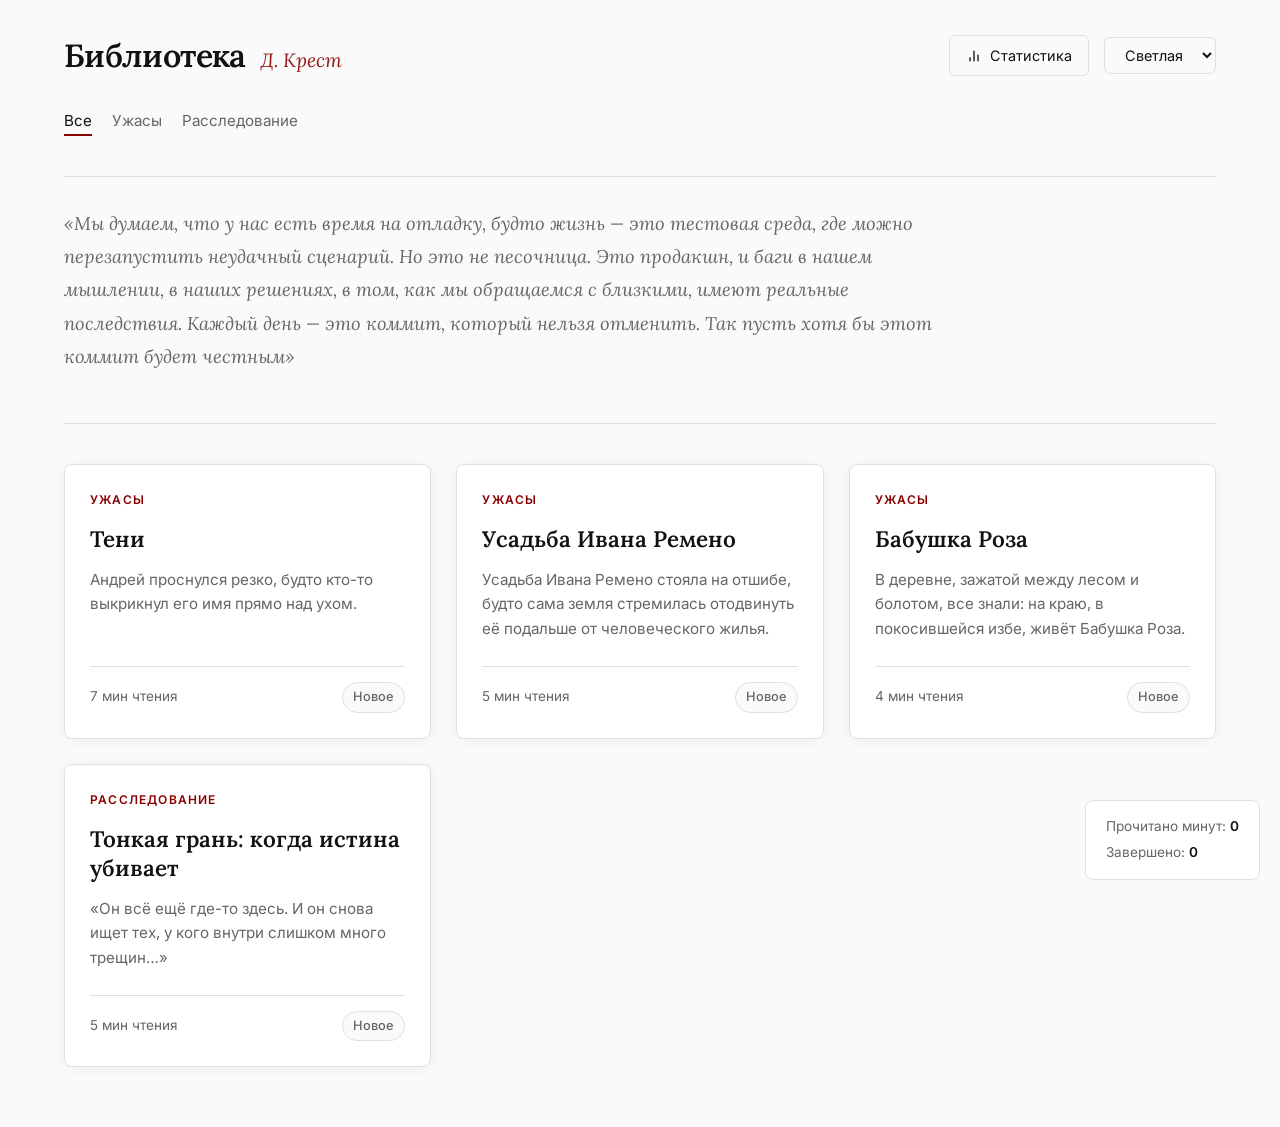
==== index.html @ caed26ba "version-3" ====
<!DOCTYPE html>
<html lang="ru">
<head>
    <meta charset="UTF-8">
    <meta name="viewport" content="width=device-width, initial-scale=1.0">
    <title>Библиотека — Д.Крест</title>
    
    <link rel="preconnect" href="https://fonts.googleapis.com">
    <link rel="preconnect" href="https://fonts.gstatic.com" crossorigin>
    <link href="https://fonts.googleapis.com/css2?family=Inter:wght@400;500;600;700&family=Lora:ital,wght@0,400;0,600;1,400&display=swap" rel="stylesheet">
    
    <link rel="stylesheet" href="style.css">
</head>
<body>
    <div class="container">
        <header>
            <div class="header-top">
                <div class="header-brand">
                    <h1>Библиотека</h1>
                    <span class="author-pseudonym">Д. Крест</span>
                </div>
                <div class="header-controls">
                    <a href="stats.html" class="btn" style="text-decoration: none; display: flex; align-items: center; gap: 8px;">
                        <svg width="16" height="16" viewBox="0 0 24 24" fill="none" stroke="currentColor" stroke-width="2"><path d="M18 20V10"></path><path d="M12 20V4"></path><path d="M6 20v-6"></path></svg>
                        Статистика
                    </a>
                    <select id="theme-selector" class="btn">
                        <option value="light">Светлая</option>
                        <option value="dark">Темная</option>
                        <option value="sepia">Сепия</option>
                    </select>
                </div>
            </div>
            
            <nav class="filters" id="filters-container"></nav>

            <!-- Блок с цитатой -->
            <div class="hero-quote">
                <p>«Мы думаем, что у нас есть время на отладку, будто жизнь — это тестовая среда, где можно перезапустить неудачный сценарий. Но это не песочница. Это продакшн, и баги в нашем мышлении, в наших решениях, в том, как мы обращаемся с близкими, имеют реальные последствия. Каждый день — это коммит, который нельзя отменить. Так пусть хотя бы этот коммит будет честным»</p>
            </div>
        </header>

        <main class="grid" id="stories-grid"></main>
    </div>

    <div class="stats-bar" id="stats-bar">
        <div>Прочитано минут: <span id="total-minutes">0</span></div>
        <div>Завершено: <span id="finished-stories">0</span></div>
    </div>

    <script src="data.js"></script>
    <script src="app.js"></script>
</body>
</html>
---- style.css ----
/* =========================================
   НАСТРОЙКИ ТЕМ (ПЕРЕМЕННЫЕ)
   ========================================= */
:root {
    --bg-primary: #FAFAFA;
    --bg-secondary: #FFFFFF;
    --text-primary: #111111;
    --text-secondary: #666666;
    --accent-color: #8B0000;
    --border-color: #E0E0E0;
    --card-shadow: 0 2px 15px rgba(0, 0, 0, 0.05);
    --transition-speed: 0.3s;
    --font-serif: 'Lora', serif;
    --font-sans: 'Inter', sans-serif;
    --reader-font-size: 18px;
    --reader-line-height: 1.8;
}
/* =========================================
   БРЕНДИНГ И ПСЕВДОНИМ
   ========================================= */
.header-brand {
    display: flex;
    align-items: baseline;
    gap: 15px;
}

.author-pseudonym {
    font-family: var(--font-serif);
    font-size: 1.2rem;
    font-style: italic;
    color: var(--accent-color);
    font-weight: 400;
    opacity: 0.9;
}

/* =========================================
   ЦИТАТА НА ГЛАВНОЙ
   ========================================= */
.hero-quote {
    margin-top: 40px;
    padding: 30px 0;
    border-top: 1px solid var(--border-color);
    transition: border-color var(--transition-speed) ease;
}

.hero-quote p {
    font-family: var(--font-serif);
    font-size: 1.15rem;
    line-height: 1.8;
    color: var(--text-secondary);
    font-style: italic;
    max-width: 900px;
}
[data-theme="dark"] {
    --bg-primary: #121212;
    --bg-secondary: #1E1E1E;
    --text-primary: #E0E0E0;
    --text-secondary: #999999;
    --accent-color: #D4AF37;
    --border-color: #333333;
    --card-shadow: 0 2px 15px rgba(0, 0, 0, 0.3);
}

[data-theme="sepia"] {
    --bg-primary: #F4ECD8;
    --bg-secondary: #FAF6EB;
    --text-primary: #3E2C1C;
    --text-secondary: #6B5744;
    --accent-color: #8B4513;
    --border-color: #D5C4A1;
    --card-shadow: 0 2px 15px rgba(62, 44, 28, 0.1);
}

/* =========================================
   БАЗОВЫЕ СТИЛИ
   ========================================= */
* {
    margin: 0;
    padding: 0;
    box-sizing: border-box;
}

body {
    font-family: var(--font-sans);
    background-color: var(--bg-primary);
    color: var(--text-primary);
    line-height: 1.6;
    -webkit-font-smoothing: antialiased;
    transition: background-color var(--transition-speed) ease, color var(--transition-speed) ease;
}

a {
    color: inherit;
}

.container {
    max-width: 1200px;
    margin: 0 auto;
    padding: 0 24px;
}

/* =========================================
   ШАПКА И КНОПКИ
   ========================================= */
header {
    padding: 30px 0 20px;
    border-bottom: 1px solid var(--border-color);
    margin-bottom: 40px;
    transition: border-color var(--transition-speed) ease;
}

.stats-header {
    border-bottom: none;
    margin-bottom: 0;
}

.header-top {
    display: flex;
    justify-content: space-between;
    align-items: center;
    margin-bottom: 30px;
    flex-wrap: wrap;
    gap: 20px;
}

h1 {
    font-family: var(--font-serif);
    font-size: 2rem;
    font-weight: 600;
    color: var(--text-primary);
    letter-spacing: -0.02em;
}

.header-controls {
    display: flex;
    gap: 15px;
    align-items: center;
}

.btn {
    background: transparent;
    border: 1px solid var(--border-color);
    color: var(--text-primary);
    padding: 8px 16px;
    border-radius: 6px;
    cursor: pointer;
    font-family: var(--font-sans);
    font-size: 0.9rem;
    transition: all 0.2s ease;
}

.btn:hover {
    border-color: var(--accent-color);
    color: var(--accent-color);
}

/* Фильтры */
.filters {
    display: flex;
    gap: 20px;
    flex-wrap: wrap;
}

.filter-btn {
    font-family: var(--font-sans);
    background: none;
    border: none;
    color: var(--text-secondary);
    cursor: pointer;
    font-size: 0.95rem;
    padding-bottom: 4px;
    border-bottom: 2px solid transparent;
    transition: all 0.2s ease;
}

.filter-btn.active {
    color: var(--text-primary);
    border-bottom-color: var(--accent-color);
}

.filter-btn:hover {
    color: var(--text-primary);
}

/* =========================================
   КАРТОЧКИ КАТАЛОГА
   ========================================= */
.grid {
    display: grid;
    grid-template-columns: repeat(auto-fill, minmax(300px, 1fr));
    gap: 25px;
    padding-bottom: 60px;
}

.card {
    background-color: var(--bg-secondary);
    border: 1px solid var(--border-color);
    border-radius: 8px;
    padding: 25px;
    box-shadow: var(--card-shadow);
    display: flex;
    flex-direction: column;
    cursor: pointer;
    position: relative;
    opacity: 0;
    animation: cardEntrance 0.4s ease-out forwards;
    transition: transform 0.2s ease, box-shadow 0.2s ease, background-color var(--transition-speed) ease, border-color var(--transition-speed) ease;
}

.card:hover {
    transform: translateY(-4px);
    box-shadow: 0 8px 25px rgba(0, 0, 0, 0.08);
}

.card-genre {
    font-size: 0.75rem;
    text-transform: uppercase;
    letter-spacing: 0.1em;
    color: var(--accent-color);
    margin-bottom: 15px;
    font-weight: 600;
}

/* Усиленные заголовки для четкости */
.card-title {
    font-family: var(--font-serif);
    font-size: 1.4rem;
    font-weight: 600;
    margin-bottom: 15px;
    line-height: 1.3;
    color: var(--text-primary);
}

.card-excerpt {
    color: var(--text-secondary);
    font-size: 0.95rem;
    margin-bottom: 25px;
    flex-grow: 1;
    display: -webkit-box;
    -webkit-line-clamp: 3;
    -webkit-box-orient: vertical;
    overflow: hidden;
}

.card-footer {
    display: flex;
    justify-content: space-between;
    align-items: center;
    font-size: 0.85rem;
    color: var(--text-secondary);
    border-top: 1px solid var(--border-color);
    padding-top: 15px;
}

.status-badge {
    font-size: 0.8rem;
    padding: 4px 10px;
    border-radius: 20px;
    background: var(--bg-primary);
    border: 1px solid var(--border-color);
    font-weight: 500;
}

.status-badge.read {
    color: #2E7D32;
    border-color: #2E7D32;
}

.status-badge.progress {
    color: #E65100;
    border-color: #E65100;
}

@keyframes cardEntrance {
    from { opacity: 0; transform: translateY(20px); }
    to { opacity: 1; transform: translateY(0); }
}

.card-exit {
    opacity: 0 !important;
    transform: scale(0.95) !important;
    transition: all 0.3s ease-in !important;
    pointer-events: none;
}

/* Плашка статистики внизу */
.stats-bar {
    position: fixed;
    bottom: 20px;
    right: 20px;
    background: var(--bg-secondary);
    border: 1px solid var(--border-color);
    padding: 15px 20px;
    border-radius: 8px;
    font-size: 0.85rem;
    color: var(--text-secondary);
    z-index: 100;
    display: flex;
    flex-direction: column;
    gap: 5px;
    transition: background-color var(--transition-speed) ease, border-color var(--transition-speed) ease;
}

.stats-bar span {
    color: var(--text-primary);
    font-weight: 600;
}

/* =========================================
   СТИЛИ ЧИТАЛКИ (READER)
   ========================================= */
#reading-progress-bar {
    position: fixed;
    top: 0;
    left: 0;
    width: 0%;
    height: 3px;
    background: var(--accent-color);
    z-index: 9999;
    transition: width 0.3s ease;
}

.reader-layout {
    display: flex;
    min-height: 100vh;
}

.reader-sidebar {
    width: 260px;
    background: var(--bg-secondary);
    border-right: 1px solid var(--border-color);
    padding: 30px 20px;
    display: flex;
    flex-direction: column;
    gap: 25px;
    position: sticky;
    top: 0;
    height: 100vh;
    transition: background-color var(--transition-speed) ease, border-color var(--transition-speed) ease;
}

.reader-content {
    flex-grow: 1;
    max-width: 700px;
    margin: 0 auto;
    padding: 60px 40px 120px;
}

/* Усиленный заголовок в читалке */
.reader-title {
    font-family: var(--font-serif);
    font-size: 2.8rem;
    font-weight: 600;
    margin-bottom: 15px;
    line-height: 1.2;
    color: var(--text-primary);
}

.reader-meta {
    color: var(--text-secondary);
    margin-bottom: 50px;
    font-size: 1rem;
    border-bottom: 1px solid var(--border-color);
    padding-bottom: 30px;
}

.reader-text p {
    font-family: var(--font-serif);
    font-size: var(--reader-font-size);
    line-height: var(--reader-line-height);
    margin-bottom: 1.5em;
    color: var(--text-primary);
    text-align: justify;
}

.setting-group {
    display: flex;
    flex-direction: column;
    gap: 10px;
}

.setting-label {
    font-size: 0.75rem;
    text-transform: uppercase;
    letter-spacing: 0.1em;
    color: var(--text-secondary);
    font-weight: 600;
}

.control-row {
    display: flex;
    align-items: center;
    justify-content: space-between;
}

.control-value {
    font-size: 0.9rem;
    color: var(--text-primary);
    min-width: 40px;
    text-align: center;
}

.btn-circle {
    width: 32px;
    height: 32px;
    border-radius: 50%;
    border: 1px solid var(--border-color);
    background: transparent;
    color: var(--text-primary);
    font-size: 1.2rem;
    cursor: pointer;
    display: flex;
    align-items: center;
    justify-content: center;
    transition: all 0.2s ease;
}

.btn-circle:hover {
    border-color: var(--accent-color);
    color: var(--accent-color);
}

/* =========================================
   СИСТЕМА ПЕРЕЛИСТЫВАНИЯ СТРАНИЦ
   ========================================= */
.pagination-wrapper {
    display: flex;
    align-items: center;
    gap: 20px;
    margin-top: 20px;
}

.page-btn {
    background: var(--bg-secondary);
    border: 1px solid var(--border-color);
    color: var(--text-primary);
    width: 48px;
    height: 48px;
    border-radius: 50%;
    cursor: pointer;
    display: flex;
    align-items: center;
    justify-content: center;
    flex-shrink: 0;
    transition: all 0.2s ease;
}

.page-btn:hover:not(.disabled) {
    border-color: var(--accent-color);
    color: var(--accent-color);
}

.page-btn.disabled {
    opacity: 0.3;
    pointer-events: none;
    cursor: default;
}

.pages-viewport {
    overflow: hidden;
    width: 100%;
}

.pages-track {
    display: flex;
    transition: transform 0.4s cubic-bezier(0.25, 0.46, 0.45, 0.94);
}

.single-page {
    min-width: 100%;
    box-sizing: border-box;
}

.page-indicator {
    text-align: center;
    margin-top: 30px;
    color: var(--text-secondary);
    font-size: 0.9rem;
    font-family: var(--font-sans);
}

/* =========================================
   КОМПАКТНЫЙ ТАЙМЕР И КНОПКА ЧТЕНИЯ
   ========================================= */
#finish-read-container {
    position: fixed;
    bottom: 20px;
    right: 20px;
    z-index: 1000;
    display: flex;
    align-items: center;
    gap: 10px;
    padding: 8px 12px;
    background-color: var(--bg-secondary);
    border: 1px solid var(--border-color);
    border-radius: 30px;
    box-shadow: 0 4px 15px rgba(0,0,0,0.05);
    transition: all 0.4s ease;
}

.timer-text {
    font-family: var(--font-sans);
    font-size: 0.85rem;
    color: var(--text-secondary);
    font-variant-numeric: tabular-nums; /* Чтобы цифры не прыгали */
    min-width: 35px;
}

#btn-finish-read {
    padding: 6px 14px;
    font-size: 0.8rem;
    font-family: var(--font-sans);
    font-weight: 500;
    border-radius: 20px;
    border: 1px solid var(--border-color);
    background: transparent;
    color: var(--text-secondary);
    cursor: pointer;
    display: flex;
    align-items: center;
    gap: 6px;
    transition: all 0.2s ease;
}

#btn-finish-read:hover {
    background: var(--accent-color);
    color: #fff;
    border-color: var(--accent-color);
}

/* Адаптивность для мобильных */
@media (max-width: 768px) {
    #finish-read-container {
        bottom: 15px;
        right: 15px;
    }
}

/* =========================================
   СТИЛИ СТАТИСТИКИ (STATS)
   ========================================= */
.stats-hero {
    text-align: center;
    padding: 60px 20px;
    border-bottom: 1px solid var(--border-color);
    margin-bottom: 50px;
}

.stats-hero h1 {
    font-size: 2.5rem;
    margin-bottom: 10px;
}

.stats-hero p {
    color: var(--text-secondary);
    font-size: 1.1rem;
}

.big-number {
    font-family: var(--font-serif);
    font-size: 5rem;
    font-weight: 600;
    color: var(--accent-color);
    line-height: 1;
    margin: 30px 0 10px;
}

.big-number-label {
    color: var(--text-secondary);
    font-size: 1rem;
}

.metrics-grid {
    display: grid;
    grid-template-columns: repeat(auto-fit, minmax(200px, 1fr));
    gap: 20px;
    margin-bottom: 60px;
}

.metric-card {
    background: var(--bg-secondary);
    border: 1px solid var(--border-color);
    border-radius: 8px;
    padding: 25px;
    text-align: center;
    transition: background-color var(--transition-speed) ease, border-color var(--transition-speed) ease;
}

.metric-val {
    font-family: var(--font-serif);
    font-size: 2.5rem;
    font-weight: 600;
    color: var(--text-primary);
    margin-bottom: 5px;
}

.metric-label {
    color: var(--text-secondary);
    font-size: 0.85rem;
    text-transform: uppercase;
    letter-spacing: 0.05em;
}

.section-container {
    max-width: 800px;
    margin: 0 auto 50px;
}

.section-title {
    font-family: var(--font-serif);
    font-size: 1.5rem;
    font-weight: 600;
    margin-bottom: 25px;
    color: var(--text-primary);
}

.progress-item {
    margin-bottom: 20px;
}

.progress-header {
    display: flex;
    justify-content: space-between;
    margin-bottom: 8px;
    font-size: 0.95rem;
}

.progress-track {
    width: 100%;
    height: 6px;
    background: var(--border-color);
    border-radius: 3px;
    overflow: hidden;
}

.progress-fill {
    height: 100%;
    background: var(--accent-color);
    border-radius: 3px;
    transition: width 1s ease-out;
    width: 0%;
}

.finished-item {
    display: flex;
    justify-content: space-between;
    align-items: center;
    padding: 15px 0;
    border-bottom: 1px solid var(--border-color);
}

.finished-item:last-child {
    border-bottom: none;
}

.fi-title {
    font-family: var(--font-serif);
    font-size: 1.1rem;
    font-weight: 600;
}

.fi-genre {
    color: var(--text-secondary);
    font-size: 0.85rem;
    margin-top: 4px;
}

.fi-badge {
    color: #2E7D32;
    font-size: 0.85rem;
    display: flex;
    align-items: center;
    gap: 5px;
    font-weight: 500;
}

/* =========================================
   АДАПТИВНОСТЬ
   ========================================= */
@media (max-width: 768px) {
    h1 { font-size: 1.8rem; }
    .grid { grid-template-columns: 1fr; }
    .stats-bar { 
        bottom: 10px; right: 10px; left: 10px; 
        flex-direction: row; justify-content: space-around;
    }
    .reader-layout { flex-direction: column; }
    .reader-sidebar { 
        width: 100%; height: auto; position: relative; 
        flex-direction: row; flex-wrap: wrap; padding: 20px; 
        border-right: none; border-bottom: 1px solid var(--border-color); 
    }
    .setting-group { min-width: 140px; flex: 1; }
    .reader-content { padding: 40px 20px 100px; }
    .reader-title { font-size: 2rem; }
    .pagination-wrapper { gap: 10px; }
    .page-btn { width: 40px; height: 40px; opacity: 0.7; }
    .page-btn:hover { opacity: 1; }
    #btn-finish-read { padding: 12px 20px; font-size: 0.9rem; }
    #finish-read-container { bottom: 20px; width: calc(100% - 40px); }
    .big-number { font-size: 3.5rem; }
}

/* Стиль для сетки из двух элементов на странице статистики */
.metrics-grid-minimal {
    max-width: 600px;
    margin: 0 auto 60px;
    grid-template-columns: 1fr 1fr;
}
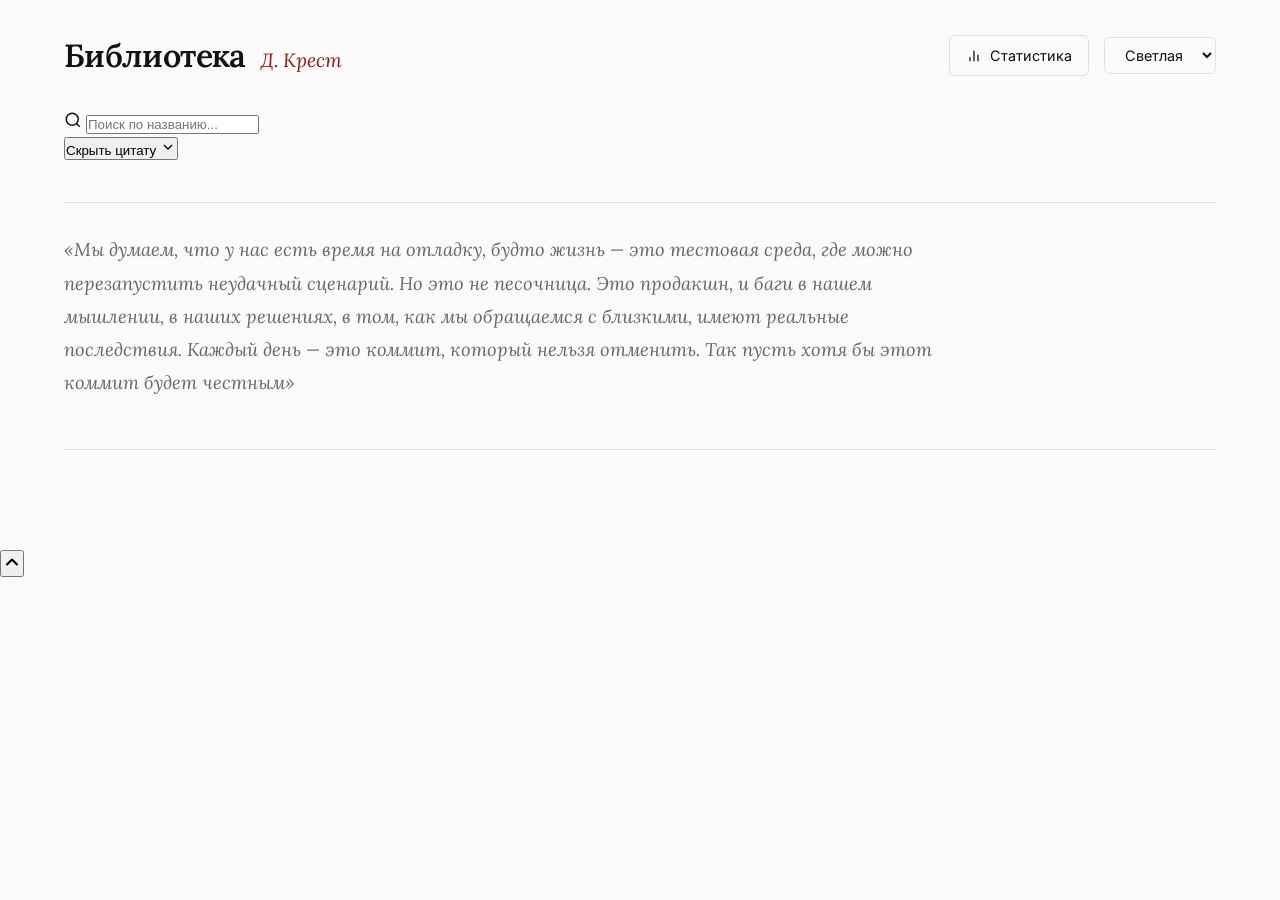
==== commit 51a6be5b: "Update index.html" ====
--- a/index.html
+++ b/index.html
@@ -3,7 +3,7 @@
 <head>
     <meta charset="UTF-8">
     <meta name="viewport" content="width=device-width, initial-scale=1.0">
-    <title>Библиотека — Д.Крест</title>
+    <title>Библиотека — Д. Крест</title>
     
     <link rel="preconnect" href="https://fonts.googleapis.com">
     <link rel="preconnect" href="https://fonts.gstatic.com" crossorigin>
@@ -32,21 +32,31 @@
                 </div>
             </div>
             
+            <div class="search-wrapper">
+                <svg width="18" height="18" viewBox="0 0 24 24" fill="none" stroke="currentColor" stroke-width="2"><circle cx="11" cy="11" r="8"></circle><line x1="21" y1="21" x2="16.65" y2="16.65"></line></svg>
+                <input type="text" id="search-input" placeholder="Поиск по названию...">
+            </div>
+
             <nav class="filters" id="filters-container"></nav>
 
-            <!-- Блок с цитатой -->
-            <div class="hero-quote">
-                <p>«Мы думаем, что у нас есть время на отладку, будто жизнь — это тестовая среда, где можно перезапустить неудачный сценарий. Но это не песочница. Это продакшн, и баги в нашем мышлении, в наших решениях, в том, как мы обращаемся с близкими, имеют реальные последствия. Каждый день — это коммит, который нельзя отменить. Так пусть хотя бы этот коммит будет честным»</p>
+            <div class="hero-quote-wrapper">
+                <button id="toggle-quote-btn" class="toggle-quote-btn">
+                    <span id="quote-toggle-text">Скрыть цитату</span>
+                    <svg width="16" height="16" viewBox="0 0 24 24" fill="none" stroke="currentColor" stroke-width="2" class="quote-chevron"><polyline points="6 9 12 15 18 9"></polyline></svg>
+                </button>
+                <div class="hero-quote" id="hero-quote">
+                    <p>«Мы думаем, что у нас есть время на отладку, будто жизнь — это тестовая среда, где можно перезапустить неудачный сценарий. Но это не песочница. Это продакшн, и баги в нашем мышлении, в наших решениях, в том, как мы обращаемся с близкими, имеют реальные последствия. Каждый день — это коммит, который нельзя отменить. Так пусть хотя бы этот коммит будет честным»</p>
+                </div>
             </div>
         </header>
 
         <main class="grid" id="stories-grid"></main>
     </div>
 
-    <div class="stats-bar" id="stats-bar">
-        <div>Прочитано минут: <span id="total-minutes">0</span></div>
-        <div>Завершено: <span id="finished-stories">0</span></div>
-    </div>
+    <!-- Кнопка наверх -->
+    <button id="scroll-to-top-btn" class="scroll-top-btn" title="Вернуться наверх">
+        <svg width="20" height="20" viewBox="0 0 24 24" fill="none" stroke="currentColor" stroke-width="2.5" stroke-linecap="round" stroke-linejoin="round"><polyline points="18 15 12 9 6 15"></polyline></svg>
+    </button>
 
     <script src="data.js"></script>
     <script src="app.js"></script>
--- a/style.css
+++ b/style.css
@@ -15,42 +15,7 @@
     --reader-font-size: 18px;
     --reader-line-height: 1.8;
 }
-/* =========================================
-   БРЕНДИНГ И ПСЕВДОНИМ
-   ========================================= */
-.header-brand {
-    display: flex;
-    align-items: baseline;
-    gap: 15px;
-}
-
-.author-pseudonym {
-    font-family: var(--font-serif);
-    font-size: 1.2rem;
-    font-style: italic;
-    color: var(--accent-color);
-    font-weight: 400;
-    opacity: 0.9;
-}
-
-/* =========================================
-   ЦИТАТА НА ГЛАВНОЙ
-   ========================================= */
-.hero-quote {
-    margin-top: 40px;
-    padding: 30px 0;
-    border-top: 1px solid var(--border-color);
-    transition: border-color var(--transition-speed) ease;
-}
-
-.hero-quote p {
-    font-family: var(--font-serif);
-    font-size: 1.15rem;
-    line-height: 1.8;
-    color: var(--text-secondary);
-    font-style: italic;
-    max-width: 900px;
-}
+
 [data-theme="dark"] {
     --bg-primary: #121212;
     --bg-secondary: #1E1E1E;
@@ -100,7 +65,7 @@
 }
 
 /* =========================================
-   ШАПКА И КНОПКИ
+   ШАПКА, КНОПКИ И БРЕНДИНГ
    ========================================= */
 header {
     padding: 30px 0 20px;
@@ -123,12 +88,29 @@
     gap: 20px;
 }
 
+/* Новый блок для заголовка и псевдонима */
+.header-brand {
+    display: flex;
+    align-items: baseline;
+    gap: 15px;
+}
+
 h1 {
     font-family: var(--font-serif);
     font-size: 2rem;
     font-weight: 600;
     color: var(--text-primary);
     letter-spacing: -0.02em;
+}
+
+/* Стиль псевдонима */
+.author-pseudonym {
+    font-family: var(--font-serif);
+    font-size: 1.2rem;
+    font-style: italic;
+    color: var(--accent-color);
+    font-weight: 400;
+    opacity: 0.9;
 }
 
 .header-controls {
@@ -182,6 +164,23 @@
     color: var(--text-primary);
 }
 
+/* Стиль для блока с цитатой */
+.hero-quote {
+    margin-top: 40px;
+    padding: 30px 0;
+    border-top: 1px solid var(--border-color);
+    transition: border-color var(--transition-speed) ease;
+}
+
+.hero-quote p {
+    font-family: var(--font-serif);
+    font-size: 1.15rem;
+    line-height: 1.8;
+    color: var(--text-secondary);
+    font-style: italic;
+    max-width: 900px;
+}
+
 /* =========================================
    КАРТОЧКИ КАТАЛОГА
    ========================================= */
@@ -221,7 +220,6 @@
     font-weight: 600;
 }
 
-/* Усиленные заголовки для четкости */
 .card-title {
     font-family: var(--font-serif);
     font-size: 1.4rem;
@@ -283,7 +281,7 @@
     pointer-events: none;
 }
 
-/* Плашка статистики внизу */
+/* Плашка статистики внизу главной */
 .stats-bar {
     position: fixed;
     bottom: 20px;
@@ -346,7 +344,6 @@
     padding: 60px 40px 120px;
 }
 
-/* Усиленный заголовок в читалке */
 .reader-title {
     font-family: var(--font-serif);
     font-size: 2.8rem;
@@ -502,7 +499,7 @@
     font-family: var(--font-sans);
     font-size: 0.85rem;
     color: var(--text-secondary);
-    font-variant-numeric: tabular-nums; /* Чтобы цифры не прыгали */
+    font-variant-numeric: tabular-nums;
     min-width: 35px;
 }
 
@@ -528,14 +525,6 @@
     border-color: var(--accent-color);
 }
 
-/* Адаптивность для мобильных */
-@media (max-width: 768px) {
-    #finish-read-container {
-        bottom: 15px;
-        right: 15px;
-    }
-}
-
 /* =========================================
    СТИЛИ СТАТИСТИКИ (STATS)
    ========================================= */
@@ -575,6 +564,13 @@
     grid-template-columns: repeat(auto-fit, minmax(200px, 1fr));
     gap: 20px;
     margin-bottom: 60px;
+}
+
+/* Сетка специально для двух элементов на странице статистики */
+.metrics-grid-minimal {
+    max-width: 600px;
+    margin: 0 auto 60px;
+    grid-template-columns: 1fr 1fr;
 }
 
 .metric-card {
@@ -675,15 +671,24 @@
 }
 
 /* =========================================
-   АДАПТИВНОСТЬ
+   АДАПТИВНОСТЬ (МОБИЛЬНЫЕ УСТРОЙСТВА)
    ========================================= */
 @media (max-width: 768px) {
     h1 { font-size: 1.8rem; }
+    
+    /* Псевдоним переносится на новую строку */
+    .header-brand {
+        flex-direction: column;
+        gap: 5px;
+    }
+    
     .grid { grid-template-columns: 1fr; }
+    
     .stats-bar { 
         bottom: 10px; right: 10px; left: 10px; 
         flex-direction: row; justify-content: space-around;
     }
+    
     .reader-layout { flex-direction: column; }
     .reader-sidebar { 
         width: 100%; height: auto; position: relative; 
@@ -693,17 +698,17 @@
     .setting-group { min-width: 140px; flex: 1; }
     .reader-content { padding: 40px 20px 100px; }
     .reader-title { font-size: 2rem; }
+    
     .pagination-wrapper { gap: 10px; }
     .page-btn { width: 40px; height: 40px; opacity: 0.7; }
     .page-btn:hover { opacity: 1; }
+    
     #btn-finish-read { padding: 12px 20px; font-size: 0.9rem; }
     #finish-read-container { bottom: 20px; width: calc(100% - 40px); }
+    
     .big-number { font-size: 3.5rem; }
-}
-
-/* Стиль для сетки из двух элементов на странице статистики */
-.metrics-grid-minimal {
-    max-width: 600px;
-    margin: 0 auto 60px;
-    grid-template-columns: 1fr 1fr;
-}
+    
+    .hero-quote p {
+        font-size: 1.05rem;
+    }
+}
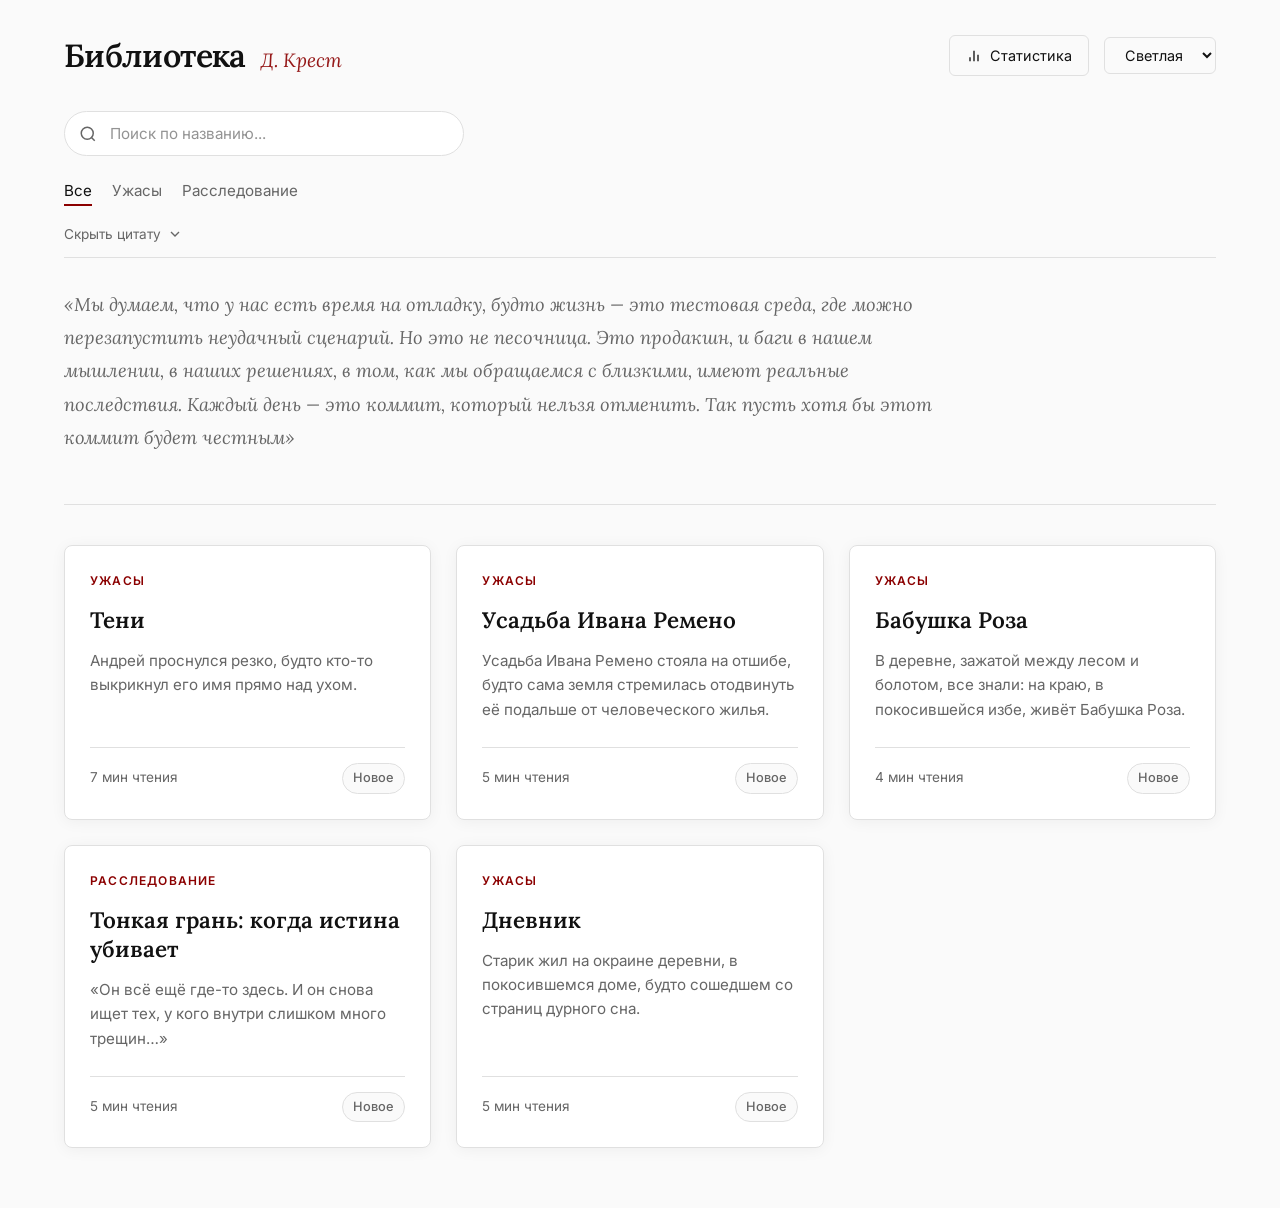
==== commit d41783c9: "Update index.html" ====
--- a/index.html
+++ b/index.html
@@ -3,7 +3,7 @@
 <head>
     <meta charset="UTF-8">
     <meta name="viewport" content="width=device-width, initial-scale=1.0">
-    <title>Библиотека — Д. Крест</title>
+    <title>Библиотека — Д. Креста</title>
     
     <link rel="preconnect" href="https://fonts.googleapis.com">
     <link rel="preconnect" href="https://fonts.gstatic.com" crossorigin>
--- a/style.css
+++ b/style.css
@@ -39,11 +39,7 @@
 /* =========================================
    БАЗОВЫЕ СТИЛИ
    ========================================= */
-* {
-    margin: 0;
-    padding: 0;
-    box-sizing: border-box;
-}
+* { margin: 0; padding: 0; box-sizing: border-box; }
 
 body {
     font-family: var(--font-sans);
@@ -54,18 +50,11 @@
     transition: background-color var(--transition-speed) ease, color var(--transition-speed) ease;
 }
 
-a {
-    color: inherit;
-}
-
-.container {
-    max-width: 1200px;
-    margin: 0 auto;
-    padding: 0 24px;
-}
-
-/* =========================================
-   ШАПКА, КНОПКИ И БРЕНДИНГ
+a { color: inherit; }
+.container { max-width: 1200px; margin: 0 auto; padding: 0 24px; }
+
+/* =========================================
+   ШАПКА, БРЕНДИНГ И ПОИСК
    ========================================= */
 header {
     padding: 30px 0 20px;
@@ -74,10 +63,7 @@
     transition: border-color var(--transition-speed) ease;
 }
 
-.stats-header {
-    border-bottom: none;
-    margin-bottom: 0;
-}
+.stats-header { border-bottom: none; margin-bottom: 0; }
 
 .header-top {
     display: flex;
@@ -88,12 +74,7 @@
     gap: 20px;
 }
 
-/* Новый блок для заголовка и псевдонима */
-.header-brand {
-    display: flex;
-    align-items: baseline;
-    gap: 15px;
-}
+.header-brand { display: flex; align-items: baseline; gap: 15px; }
 
 h1 {
     font-family: var(--font-serif);
@@ -103,7 +84,6 @@
     letter-spacing: -0.02em;
 }
 
-/* Стиль псевдонима */
 .author-pseudonym {
     font-family: var(--font-serif);
     font-size: 1.2rem;
@@ -113,588 +93,215 @@
     opacity: 0.9;
 }
 
-.header-controls {
-    display: flex;
-    gap: 15px;
-    align-items: center;
-}
+.header-controls { display: flex; gap: 15px; align-items: center; }
 
 .btn {
-    background: transparent;
-    border: 1px solid var(--border-color);
-    color: var(--text-primary);
-    padding: 8px 16px;
-    border-radius: 6px;
-    cursor: pointer;
-    font-family: var(--font-sans);
-    font-size: 0.9rem;
+    background: transparent; border: 1px solid var(--border-color); color: var(--text-primary);
+    padding: 8px 16px; border-radius: 6px; cursor: pointer; font-family: var(--font-sans); font-size: 0.9rem;
     transition: all 0.2s ease;
 }
-
-.btn:hover {
+.btn:hover { border-color: var(--accent-color); color: var(--accent-color); }
+
+/* Поиск */
+.search-wrapper {
+    position: relative;
+    margin-bottom: 25px;
+    max-width: 400px;
+}
+
+.search-wrapper svg {
+    position: absolute; left: 15px; top: 50%; transform: translateY(-50%);
+    color: var(--text-secondary); pointer-events: none;
+}
+
+#search-input {
+    width: 100%; padding: 12px 15px 12px 45px;
+    font-family: var(--font-sans); font-size: 0.95rem;
+    background: var(--bg-secondary); border: 1px solid var(--border-color);
+    border-radius: 50px; color: var(--text-primary); outline: none;
+    transition: all 0.2s ease;
+}
+
+#search-input:focus {
     border-color: var(--accent-color);
-    color: var(--accent-color);
-}
+    box-shadow: 0 0 0 3px rgba(139, 0, 0, 0.1);
+}
+
+#search-input::placeholder { color: var(--text-secondary); opacity: 0.7; }
 
 /* Фильтры */
-.filters {
-    display: flex;
-    gap: 20px;
-    flex-wrap: wrap;
-}
+.filters { display: flex; gap: 20px; flex-wrap: wrap; margin-bottom: 10px; }
 
 .filter-btn {
-    font-family: var(--font-sans);
-    background: none;
-    border: none;
-    color: var(--text-secondary);
-    cursor: pointer;
-    font-size: 0.95rem;
-    padding-bottom: 4px;
-    border-bottom: 2px solid transparent;
-    transition: all 0.2s ease;
-}
-
-.filter-btn.active {
-    color: var(--text-primary);
-    border-bottom-color: var(--accent-color);
-}
-
-.filter-btn:hover {
-    color: var(--text-primary);
-}
-
-/* Стиль для блока с цитатой */
+    font-family: var(--font-sans); background: none; border: none; color: var(--text-secondary);
+    cursor: pointer; font-size: 0.95rem; padding-bottom: 4px;
+    border-bottom: 2px solid transparent; transition: all 0.2s ease;
+}
+.filter-btn.active { color: var(--text-primary); border-bottom-color: var(--accent-color); }
+.filter-btn:hover { color: var(--text-primary); }
+
+/* Цитата и ее скрытие */
+.hero-quote-wrapper { margin-top: 20px; }
+
+.toggle-quote-btn {
+    background: none; border: none; color: var(--text-secondary); cursor: pointer;
+    font-family: var(--font-sans); font-size: 0.85rem; display: flex; align-items: center; gap: 6px;
+    padding: 0; margin-bottom: 15px; transition: color 0.2s ease;
+}
+.toggle-quote-btn:hover { color: var(--text-primary); }
+
+.quote-chevron { transition: transform 0.3s ease; }
+
 .hero-quote {
-    margin-top: 40px;
+    border-top: 1px solid var(--border-color);
     padding: 30px 0;
-    border-top: 1px solid var(--border-color);
-    transition: border-color var(--transition-speed) ease;
-}
+    overflow: hidden; /* Гарантирует, что текст не вылезет за края при сворачивании */
+    transition: max-height 0.5s cubic-bezier(0.4, 0, 0.2, 1), 
+                opacity 0.4s ease, 
+                padding 0.4s ease;
+    max-height: 500px; 
+}
+
+.hero-quote.collapsed { 
+    opacity: 0;
+    padding-top: 0;
+    padding-bottom: 0;
+    border-top: none; }
 
 .hero-quote p {
-    font-family: var(--font-serif);
-    font-size: 1.15rem;
-    line-height: 1.8;
-    color: var(--text-secondary);
-    font-style: italic;
-    max-width: 900px;
+    font-family: var(--font-serif); font-size: 1.15rem; line-height: 1.8;
+    color: var(--text-secondary); font-style: italic; max-width: 900px;
 }
 
 /* =========================================
    КАРТОЧКИ КАТАЛОГА
    ========================================= */
 .grid {
-    display: grid;
-    grid-template-columns: repeat(auto-fill, minmax(300px, 1fr));
-    gap: 25px;
-    padding-bottom: 60px;
+    display: grid; grid-template-columns: repeat(auto-fill, minmax(300px, 1fr));
+    gap: 25px; padding-bottom: 60px;
 }
 
 .card {
-    background-color: var(--bg-secondary);
-    border: 1px solid var(--border-color);
-    border-radius: 8px;
-    padding: 25px;
-    box-shadow: var(--card-shadow);
-    display: flex;
-    flex-direction: column;
-    cursor: pointer;
-    position: relative;
-    opacity: 0;
-    animation: cardEntrance 0.4s ease-out forwards;
+    background-color: var(--bg-secondary); border: 1px solid var(--border-color); border-radius: 8px;
+    padding: 25px; box-shadow: var(--card-shadow); display: flex; flex-direction: column;
+    cursor: pointer; position: relative; opacity: 0; animation: cardEntrance 0.4s ease-out forwards;
     transition: transform 0.2s ease, box-shadow 0.2s ease, background-color var(--transition-speed) ease, border-color var(--transition-speed) ease;
 }
-
-.card:hover {
-    transform: translateY(-4px);
-    box-shadow: 0 8px 25px rgba(0, 0, 0, 0.08);
-}
-
-.card-genre {
-    font-size: 0.75rem;
-    text-transform: uppercase;
-    letter-spacing: 0.1em;
-    color: var(--accent-color);
-    margin-bottom: 15px;
-    font-weight: 600;
-}
-
-.card-title {
-    font-family: var(--font-serif);
-    font-size: 1.4rem;
-    font-weight: 600;
-    margin-bottom: 15px;
-    line-height: 1.3;
-    color: var(--text-primary);
-}
-
-.card-excerpt {
-    color: var(--text-secondary);
-    font-size: 0.95rem;
-    margin-bottom: 25px;
-    flex-grow: 1;
-    display: -webkit-box;
-    -webkit-line-clamp: 3;
-    -webkit-box-orient: vertical;
-    overflow: hidden;
-}
-
-.card-footer {
-    display: flex;
-    justify-content: space-between;
-    align-items: center;
-    font-size: 0.85rem;
-    color: var(--text-secondary);
-    border-top: 1px solid var(--border-color);
-    padding-top: 15px;
-}
-
-.status-badge {
-    font-size: 0.8rem;
-    padding: 4px 10px;
-    border-radius: 20px;
-    background: var(--bg-primary);
-    border: 1px solid var(--border-color);
-    font-weight: 500;
-}
-
-.status-badge.read {
-    color: #2E7D32;
-    border-color: #2E7D32;
-}
-
-.status-badge.progress {
-    color: #E65100;
-    border-color: #E65100;
-}
-
-@keyframes cardEntrance {
-    from { opacity: 0; transform: translateY(20px); }
-    to { opacity: 1; transform: translateY(0); }
-}
-
-.card-exit {
-    opacity: 0 !important;
-    transform: scale(0.95) !important;
-    transition: all 0.3s ease-in !important;
-    pointer-events: none;
-}
-
-/* Плашка статистики внизу главной */
-.stats-bar {
-    position: fixed;
-    bottom: 20px;
-    right: 20px;
-    background: var(--bg-secondary);
-    border: 1px solid var(--border-color);
-    padding: 15px 20px;
-    border-radius: 8px;
-    font-size: 0.85rem;
-    color: var(--text-secondary);
-    z-index: 100;
-    display: flex;
-    flex-direction: column;
-    gap: 5px;
-    transition: background-color var(--transition-speed) ease, border-color var(--transition-speed) ease;
-}
-
-.stats-bar span {
-    color: var(--text-primary);
-    font-weight: 600;
-}
+.card:hover { transform: translateY(-4px); box-shadow: 0 8px 25px rgba(0, 0, 0, 0.08); }
+
+.card-genre { font-size: 0.75rem; text-transform: uppercase; letter-spacing: 0.1em; color: var(--accent-color); margin-bottom: 15px; font-weight: 600; }
+.card-title { font-family: var(--font-serif); font-size: 1.4rem; font-weight: 600; margin-bottom: 15px; line-height: 1.3; color: var(--text-primary); }
+.card-excerpt { color: var(--text-secondary); font-size: 0.95rem; margin-bottom: 25px; flex-grow: 1; display: -webkit-box; -webkit-line-clamp: 3; -webkit-box-orient: vertical; overflow: hidden; }
+
+.card-footer { display: flex; justify-content: space-between; align-items: center; font-size: 0.85rem; color: var(--text-secondary); border-top: 1px solid var(--border-color); padding-top: 15px; }
+
+.status-badge { font-size: 0.8rem; padding: 4px 10px; border-radius: 20px; background: var(--bg-primary); border: 1px solid var(--border-color); font-weight: 500; }
+.status-badge.read { color: #2E7D32; border-color: #2E7D32; }
+.status-badge.progress { color: #E65100; border-color: #E65100; }
+
+@keyframes cardEntrance { from { opacity: 0; transform: translateY(20px); } to { opacity: 1; transform: translateY(0); } }
+.card-exit { opacity: 0 !important; transform: scale(0.95) !important; transition: all 0.3s ease-in !important; pointer-events: none; }
+
+/* =========================================
+   КНОПКА "НАВЕРХ"
+   ========================================= */
+.scroll-top-btn {
+    position: fixed; bottom: 30px; right: 30px; width: 45px; height: 45px; border-radius: 50%;
+    background-color: var(--bg-secondary); border: 1px solid var(--border-color); color: var(--text-primary);
+    cursor: pointer; display: flex; align-items: center; justify-content: center; z-index: 99;
+    opacity: 0; visibility: hidden; transform: translateY(10px); transition: all 0.3s ease;
+    box-shadow: 0 4px 12px rgba(0,0,0,0.05);
+}
+.scroll-top-btn.visible { opacity: 1; visibility: visible; transform: translateY(0); }
+.scroll-top-btn:hover { border-color: var(--accent-color); color: var(--accent-color); transform: translateY(-2px); box-shadow: 0 6px 20px rgba(0,0,0,0.08); }
 
 /* =========================================
    СТИЛИ ЧИТАЛКИ (READER)
    ========================================= */
-#reading-progress-bar {
-    position: fixed;
-    top: 0;
-    left: 0;
-    width: 0%;
-    height: 3px;
-    background: var(--accent-color);
-    z-index: 9999;
-    transition: width 0.3s ease;
-}
-
-.reader-layout {
-    display: flex;
-    min-height: 100vh;
-}
+#reading-progress-bar { position: fixed; top: 0; left: 0; width: 0%; height: 3px; background: var(--accent-color); z-index: 9999; transition: width 0.3s ease; }
+.reader-layout { display: flex; min-height: 100vh; }
 
 .reader-sidebar {
-    width: 260px;
-    background: var(--bg-secondary);
-    border-right: 1px solid var(--border-color);
-    padding: 30px 20px;
-    display: flex;
-    flex-direction: column;
-    gap: 25px;
-    position: sticky;
-    top: 0;
-    height: 100vh;
-    transition: background-color var(--transition-speed) ease, border-color var(--transition-speed) ease;
-}
-
-.reader-content {
-    flex-grow: 1;
-    max-width: 700px;
-    margin: 0 auto;
-    padding: 60px 40px 120px;
-}
-
-.reader-title {
-    font-family: var(--font-serif);
-    font-size: 2.8rem;
-    font-weight: 600;
-    margin-bottom: 15px;
-    line-height: 1.2;
-    color: var(--text-primary);
-}
-
-.reader-meta {
-    color: var(--text-secondary);
-    margin-bottom: 50px;
-    font-size: 1rem;
-    border-bottom: 1px solid var(--border-color);
-    padding-bottom: 30px;
-}
-
-.reader-text p {
-    font-family: var(--font-serif);
-    font-size: var(--reader-font-size);
-    line-height: var(--reader-line-height);
-    margin-bottom: 1.5em;
-    color: var(--text-primary);
-    text-align: justify;
-}
-
-.setting-group {
-    display: flex;
-    flex-direction: column;
-    gap: 10px;
-}
-
-.setting-label {
-    font-size: 0.75rem;
-    text-transform: uppercase;
-    letter-spacing: 0.1em;
-    color: var(--text-secondary);
-    font-weight: 600;
-}
-
-.control-row {
-    display: flex;
-    align-items: center;
-    justify-content: space-between;
-}
-
-.control-value {
-    font-size: 0.9rem;
-    color: var(--text-primary);
-    min-width: 40px;
-    text-align: center;
-}
+    width: 260px; background: var(--bg-secondary); border-right: 1px solid var(--border-color);
+    padding: 30px 20px; display: flex; flex-direction: column; gap: 25px;
+    position: sticky; top: 0; height: 100vh; transition: background-color var(--transition-speed) ease, border-color var(--transition-speed) ease;
+}
+
+.reader-content { flex-grow: 1; max-width: 700px; margin: 0 auto; padding: 60px 40px 120px; }
+.reader-title { font-family: var(--font-serif); font-size: 2.8rem; font-weight: 600; margin-bottom: 15px; line-height: 1.2; color: var(--text-primary); }
+.reader-meta { color: var(--text-secondary); margin-bottom: 50px; font-size: 1rem; border-bottom: 1px solid var(--border-color); padding-bottom: 30px; }
+.reader-text p { font-family: var(--font-serif); font-size: var(--reader-font-size); line-height: var(--reader-line-height); margin-bottom: 1.5em; color: var(--text-primary); text-align: justify; }
+
+.setting-group { display: flex; flex-direction: column; gap: 10px; }
+.setting-label { font-size: 0.75rem; text-transform: uppercase; letter-spacing: 0.1em; color: var(--text-secondary); font-weight: 600; }
+.control-row { display: flex; align-items: center; justify-content: space-between; }
+.control-value { font-size: 0.9rem; color: var(--text-primary); min-width: 40px; text-align: center; }
 
 .btn-circle {
-    width: 32px;
-    height: 32px;
-    border-radius: 50%;
-    border: 1px solid var(--border-color);
-    background: transparent;
-    color: var(--text-primary);
-    font-size: 1.2rem;
-    cursor: pointer;
-    display: flex;
-    align-items: center;
-    justify-content: center;
-    transition: all 0.2s ease;
-}
-
-.btn-circle:hover {
-    border-color: var(--accent-color);
-    color: var(--accent-color);
-}
-
-/* =========================================
-   СИСТЕМА ПЕРЕЛИСТЫВАНИЯ СТРАНИЦ
-   ========================================= */
-.pagination-wrapper {
-    display: flex;
-    align-items: center;
-    gap: 20px;
-    margin-top: 20px;
-}
-
-.page-btn {
-    background: var(--bg-secondary);
-    border: 1px solid var(--border-color);
-    color: var(--text-primary);
-    width: 48px;
-    height: 48px;
-    border-radius: 50%;
-    cursor: pointer;
-    display: flex;
-    align-items: center;
-    justify-content: center;
-    flex-shrink: 0;
-    transition: all 0.2s ease;
-}
-
-.page-btn:hover:not(.disabled) {
-    border-color: var(--accent-color);
-    color: var(--accent-color);
-}
-
-.page-btn.disabled {
-    opacity: 0.3;
-    pointer-events: none;
-    cursor: default;
-}
-
-.pages-viewport {
-    overflow: hidden;
-    width: 100%;
-}
-
-.pages-track {
-    display: flex;
-    transition: transform 0.4s cubic-bezier(0.25, 0.46, 0.45, 0.94);
-}
-
-.single-page {
-    min-width: 100%;
-    box-sizing: border-box;
-}
-
-.page-indicator {
-    text-align: center;
-    margin-top: 30px;
-    color: var(--text-secondary);
-    font-size: 0.9rem;
-    font-family: var(--font-sans);
-}
-
-/* =========================================
-   КОМПАКТНЫЙ ТАЙМЕР И КНОПКА ЧТЕНИЯ
-   ========================================= */
-#finish-read-container {
-    position: fixed;
-    bottom: 20px;
-    right: 20px;
-    z-index: 1000;
-    display: flex;
-    align-items: center;
-    gap: 10px;
-    padding: 8px 12px;
-    background-color: var(--bg-secondary);
-    border: 1px solid var(--border-color);
-    border-radius: 30px;
-    box-shadow: 0 4px 15px rgba(0,0,0,0.05);
-    transition: all 0.4s ease;
-}
-
-.timer-text {
-    font-family: var(--font-sans);
-    font-size: 0.85rem;
-    color: var(--text-secondary);
-    font-variant-numeric: tabular-nums;
-    min-width: 35px;
-}
-
-#btn-finish-read {
-    padding: 6px 14px;
-    font-size: 0.8rem;
-    font-family: var(--font-sans);
-    font-weight: 500;
-    border-radius: 20px;
-    border: 1px solid var(--border-color);
-    background: transparent;
-    color: var(--text-secondary);
-    cursor: pointer;
-    display: flex;
-    align-items: center;
-    gap: 6px;
-    transition: all 0.2s ease;
-}
-
-#btn-finish-read:hover {
-    background: var(--accent-color);
-    color: #fff;
-    border-color: var(--accent-color);
-}
+    width: 32px; height: 32px; border-radius: 50%; border: 1px solid var(--border-color);
+    background: transparent; color: var(--text-primary); font-size: 1.2rem; cursor: pointer;
+    display: flex; align-items: center; justify-content: center; transition: all 0.2s ease;
+}
+.btn-circle:hover { border-color: var(--accent-color); color: var(--accent-color); }
+
+.pagination-wrapper { display: flex; align-items: center; gap: 20px; margin-top: 20px; }
+.page-btn { background: var(--bg-secondary); border: 1px solid var(--border-color); color: var(--text-primary); width: 48px; height: 48px; border-radius: 50%; cursor: pointer; display: flex; align-items: center; justify-content: center; flex-shrink: 0; transition: all 0.2s ease; }
+.page-btn:hover:not(.disabled) { border-color: var(--accent-color); color: var(--accent-color); }
+.page-btn.disabled { opacity: 0.3; pointer-events: none; cursor: default; }
+
+.pages-viewport { overflow: hidden; width: 100%; }
+.pages-track { display: flex; transition: transform 0.4s cubic-bezier(0.25, 0.46, 0.45, 0.94); }
+.single-page { min-width: 100%; box-sizing: border-box; }
+.page-indicator { text-align: center; margin-top: 30px; color: var(--text-secondary); font-size: 0.9rem; font-family: var(--font-sans); }
+
+#finish-read-container { position: fixed; bottom: 20px; right: 20px; z-index: 1000; display: flex; align-items: center; gap: 10px; padding: 8px 12px; background-color: var(--bg-secondary); border: 1px solid var(--border-color); border-radius: 30px; box-shadow: 0 4px 15px rgba(0,0,0,0.05); transition: all 0.4s ease; }
+.timer-text { font-family: var(--font-sans); font-size: 0.85rem; color: var(--text-secondary); font-variant-numeric: tabular-nums; min-width: 35px; }
+
+#btn-finish-read { padding: 6px 14px; font-size: 0.8rem; font-family: var(--font-sans); font-weight: 500; border-radius: 20px; border: 1px solid var(--border-color); background: transparent; color: var(--text-secondary); cursor: pointer; display: flex; align-items: center; gap: 6px; transition: all 0.2s ease; }
+#btn-finish-read:hover { background: var(--accent-color); color: #fff; border-color: var(--accent-color); }
 
 /* =========================================
    СТИЛИ СТАТИСТИКИ (STATS)
    ========================================= */
-.stats-hero {
-    text-align: center;
-    padding: 60px 20px;
-    border-bottom: 1px solid var(--border-color);
-    margin-bottom: 50px;
-}
-
-.stats-hero h1 {
-    font-size: 2.5rem;
-    margin-bottom: 10px;
-}
-
-.stats-hero p {
-    color: var(--text-secondary);
-    font-size: 1.1rem;
-}
-
-.big-number {
-    font-family: var(--font-serif);
-    font-size: 5rem;
-    font-weight: 600;
-    color: var(--accent-color);
-    line-height: 1;
-    margin: 30px 0 10px;
-}
-
-.big-number-label {
-    color: var(--text-secondary);
-    font-size: 1rem;
-}
-
-.metrics-grid {
-    display: grid;
-    grid-template-columns: repeat(auto-fit, minmax(200px, 1fr));
-    gap: 20px;
-    margin-bottom: 60px;
-}
-
-/* Сетка специально для двух элементов на странице статистики */
-.metrics-grid-minimal {
-    max-width: 600px;
-    margin: 0 auto 60px;
-    grid-template-columns: 1fr 1fr;
-}
-
-.metric-card {
-    background: var(--bg-secondary);
-    border: 1px solid var(--border-color);
-    border-radius: 8px;
-    padding: 25px;
-    text-align: center;
-    transition: background-color var(--transition-speed) ease, border-color var(--transition-speed) ease;
-}
-
-.metric-val {
-    font-family: var(--font-serif);
-    font-size: 2.5rem;
-    font-weight: 600;
-    color: var(--text-primary);
-    margin-bottom: 5px;
-}
-
-.metric-label {
-    color: var(--text-secondary);
-    font-size: 0.85rem;
-    text-transform: uppercase;
-    letter-spacing: 0.05em;
-}
-
-.section-container {
-    max-width: 800px;
-    margin: 0 auto 50px;
-}
-
-.section-title {
-    font-family: var(--font-serif);
-    font-size: 1.5rem;
-    font-weight: 600;
-    margin-bottom: 25px;
-    color: var(--text-primary);
-}
-
-.progress-item {
-    margin-bottom: 20px;
-}
-
-.progress-header {
-    display: flex;
-    justify-content: space-between;
-    margin-bottom: 8px;
-    font-size: 0.95rem;
-}
-
-.progress-track {
-    width: 100%;
-    height: 6px;
-    background: var(--border-color);
-    border-radius: 3px;
-    overflow: hidden;
-}
-
-.progress-fill {
-    height: 100%;
-    background: var(--accent-color);
-    border-radius: 3px;
-    transition: width 1s ease-out;
-    width: 0%;
-}
-
-.finished-item {
-    display: flex;
-    justify-content: space-between;
-    align-items: center;
-    padding: 15px 0;
-    border-bottom: 1px solid var(--border-color);
-}
-
-.finished-item:last-child {
-    border-bottom: none;
-}
-
-.fi-title {
-    font-family: var(--font-serif);
-    font-size: 1.1rem;
-    font-weight: 600;
-}
-
-.fi-genre {
-    color: var(--text-secondary);
-    font-size: 0.85rem;
-    margin-top: 4px;
-}
-
-.fi-badge {
-    color: #2E7D32;
-    font-size: 0.85rem;
-    display: flex;
-    align-items: center;
-    gap: 5px;
-    font-weight: 500;
-}
-
-/* =========================================
-   АДАПТИВНОСТЬ (МОБИЛЬНЫЕ УСТРОЙСТВА)
+.stats-hero { text-align: center; padding: 60px 20px; border-bottom: 1px solid var(--border-color); margin-bottom: 50px; }
+.stats-hero h1 { font-size: 2.5rem; margin-bottom: 10px; }
+.stats-hero p { color: var(--text-secondary); font-size: 1.1rem; }
+
+.big-number { font-family: var(--font-serif); font-size: 5rem; font-weight: 600; color: var(--accent-color); line-height: 1; margin: 30px 0 10px; }
+.big-number-label { color: var(--text-secondary); font-size: 1rem; }
+
+.metrics-grid { display: grid; grid-template-columns: repeat(auto-fit, minmax(200px, 1fr)); gap: 20px; margin-bottom: 60px; }
+.metrics-grid-minimal { max-width: 600px; margin: 0 auto 60px; grid-template-columns: 1fr 1fr; }
+
+.metric-card { background: var(--bg-secondary); border: 1px solid var(--border-color); border-radius: 8px; padding: 25px; text-align: center; transition: background-color var(--transition-speed) ease, border-color var(--transition-speed) ease; }
+.metric-val { font-family: var(--font-serif); font-size: 2.5rem; font-weight: 600; color: var(--text-primary); margin-bottom: 5px; }
+.metric-label { color: var(--text-secondary); font-size: 0.85rem; text-transform: uppercase; letter-spacing: 0.05em; }
+
+.section-container { max-width: 800px; margin: 0 auto 50px; }
+.section-title { font-family: var(--font-serif); font-size: 1.5rem; font-weight: 600; margin-bottom: 25px; color: var(--text-primary); }
+
+.progress-item { margin-bottom: 20px; }
+.progress-header { display: flex; justify-content: space-between; margin-bottom: 8px; font-size: 0.95rem; }
+.progress-track { width: 100%; height: 6px; background: var(--border-color); border-radius: 3px; overflow: hidden; }
+.progress-fill { height: 100%; background: var(--accent-color); border-radius: 3px; transition: width 1s ease-out; width: 0%; }
+
+.finished-item { display: flex; justify-content: space-between; align-items: center; padding: 15px 0; border-bottom: 1px solid var(--border-color); }
+.finished-item:last-child { border-bottom: none; }
+.fi-title { font-family: var(--font-serif); font-size: 1.1rem; font-weight: 600; }
+.fi-genre { color: var(--text-secondary); font-size: 0.85rem; margin-top: 4px; }
+.fi-badge { color: #2E7D32; font-size: 0.85rem; display: flex; align-items: center; gap: 5px; font-weight: 500; }
+
+/* =========================================
+   АДАПТИВНОСТЬ
    ========================================= */
 @media (max-width: 768px) {
     h1 { font-size: 1.8rem; }
-    
-    /* Псевдоним переносится на новую строку */
-    .header-brand {
-        flex-direction: column;
-        gap: 5px;
-    }
-    
+    .header-brand { flex-direction: column; gap: 5px; }
+    .search-wrapper { max-width: 100%; }
     .grid { grid-template-columns: 1fr; }
     
-    .stats-bar { 
-        bottom: 10px; right: 10px; left: 10px; 
-        flex-direction: row; justify-content: space-around;
-    }
-    
     .reader-layout { flex-direction: column; }
-    .reader-sidebar { 
-        width: 100%; height: auto; position: relative; 
-        flex-direction: row; flex-wrap: wrap; padding: 20px; 
-        border-right: none; border-bottom: 1px solid var(--border-color); 
-    }
+    .reader-sidebar { width: 100%; height: auto; position: relative; flex-direction: row; flex-wrap: wrap; padding: 20px; border-right: none; border-bottom: 1px solid var(--border-color); }
     .setting-group { min-width: 140px; flex: 1; }
     .reader-content { padding: 40px 20px 100px; }
     .reader-title { font-size: 2rem; }
@@ -707,8 +314,7 @@
     #finish-read-container { bottom: 20px; width: calc(100% - 40px); }
     
     .big-number { font-size: 3.5rem; }
-    
-    .hero-quote p {
-        font-size: 1.05rem;
-    }
-}
+    .hero-quote p { font-size: 1.05rem; }
+    
+    .scroll-top-btn { bottom: 20px; right: 20px; width: 40px; height: 40px; }
+}
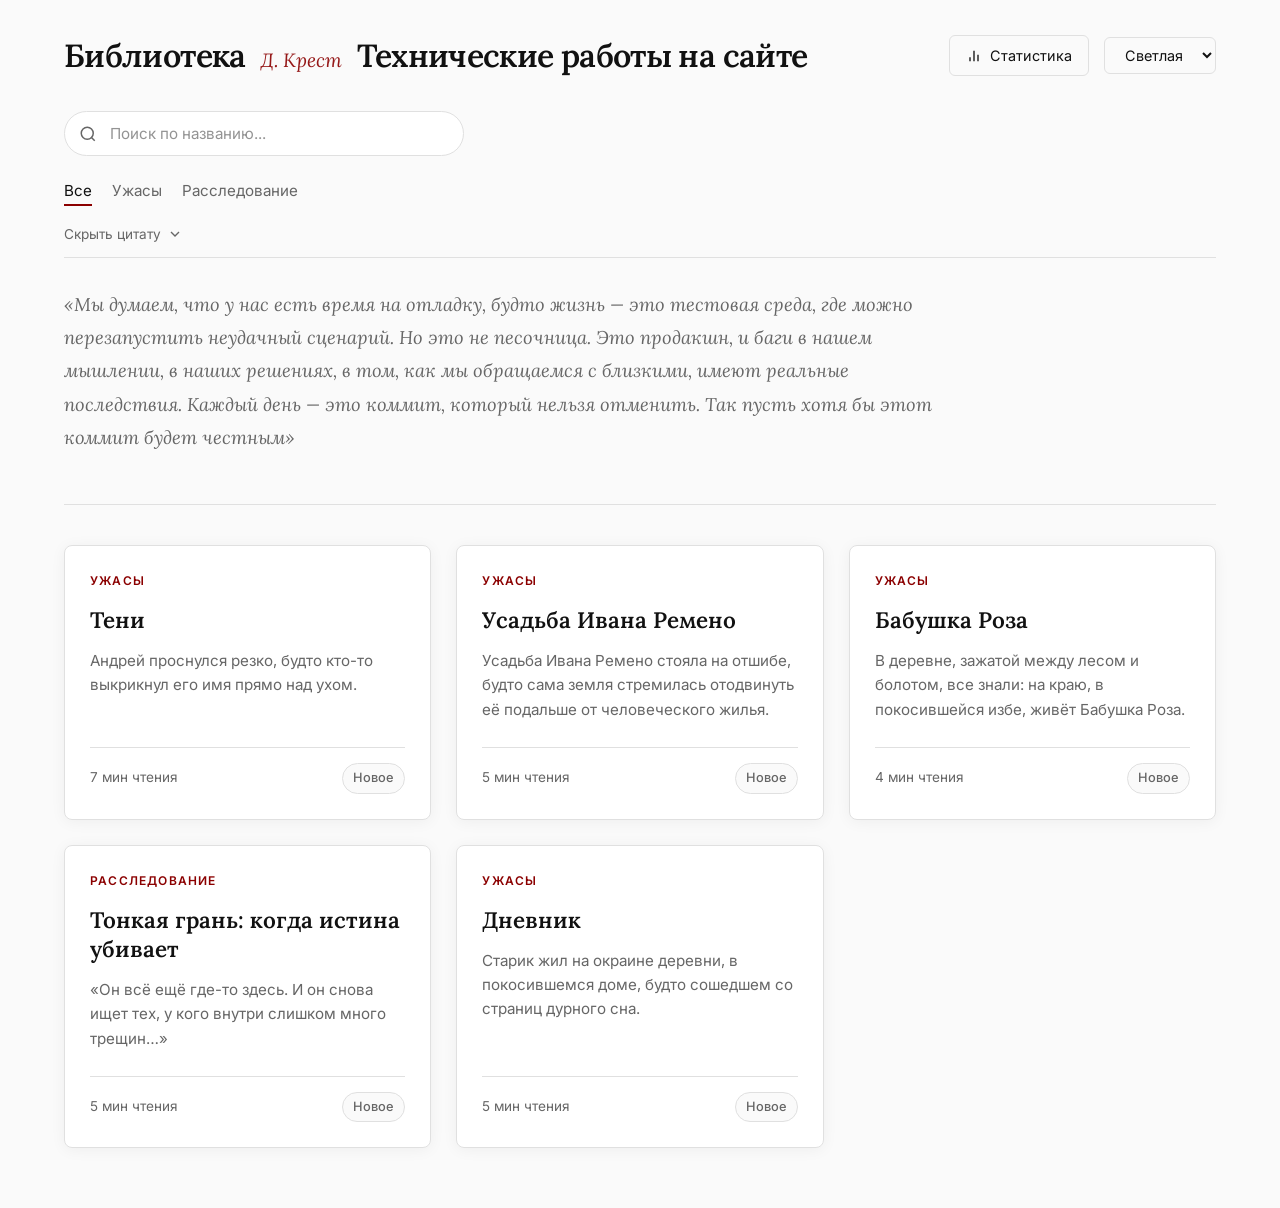
==== commit be18bf3a: "Update index.html" ====
--- a/index.html
+++ b/index.html
@@ -3,7 +3,7 @@
 <head>
     <meta charset="UTF-8">
     <meta name="viewport" content="width=device-width, initial-scale=1.0">
-    <title>Библиотека — Д. Креста</title>
+    <title>Библиотека — Д. Крест</title>
     
     <link rel="preconnect" href="https://fonts.googleapis.com">
     <link rel="preconnect" href="https://fonts.gstatic.com" crossorigin>
@@ -18,6 +18,7 @@
                 <div class="header-brand">
                     <h1>Библиотека</h1>
                     <span class="author-pseudonym">Д. Крест</span>
+                    <h1>Технические работы на сайте</h1>
                 </div>
                 <div class="header-controls">
                     <a href="stats.html" class="btn" style="text-decoration: none; display: flex; align-items: center; gap: 8px;">
@@ -50,6 +51,7 @@
             </div>
         </header>
 
+        <!-- ВАЖНО: Именно сюда скрипт вставляет карточки. ID должен быть именно stories-grid -->
         <main class="grid" id="stories-grid"></main>
     </div>
 
@@ -58,6 +60,7 @@
         <svg width="20" height="20" viewBox="0 0 24 24" fill="none" stroke="currentColor" stroke-width="2.5" stroke-linecap="round" stroke-linejoin="round"><polyline points="18 15 12 9 6 15"></polyline></svg>
     </button>
 
+    <!-- ВАЖНО: Скрипты должны подключаться именно в таком порядке и именно перед закрытием body -->
     <script src="data.js"></script>
     <script src="app.js"></script>
 </body>
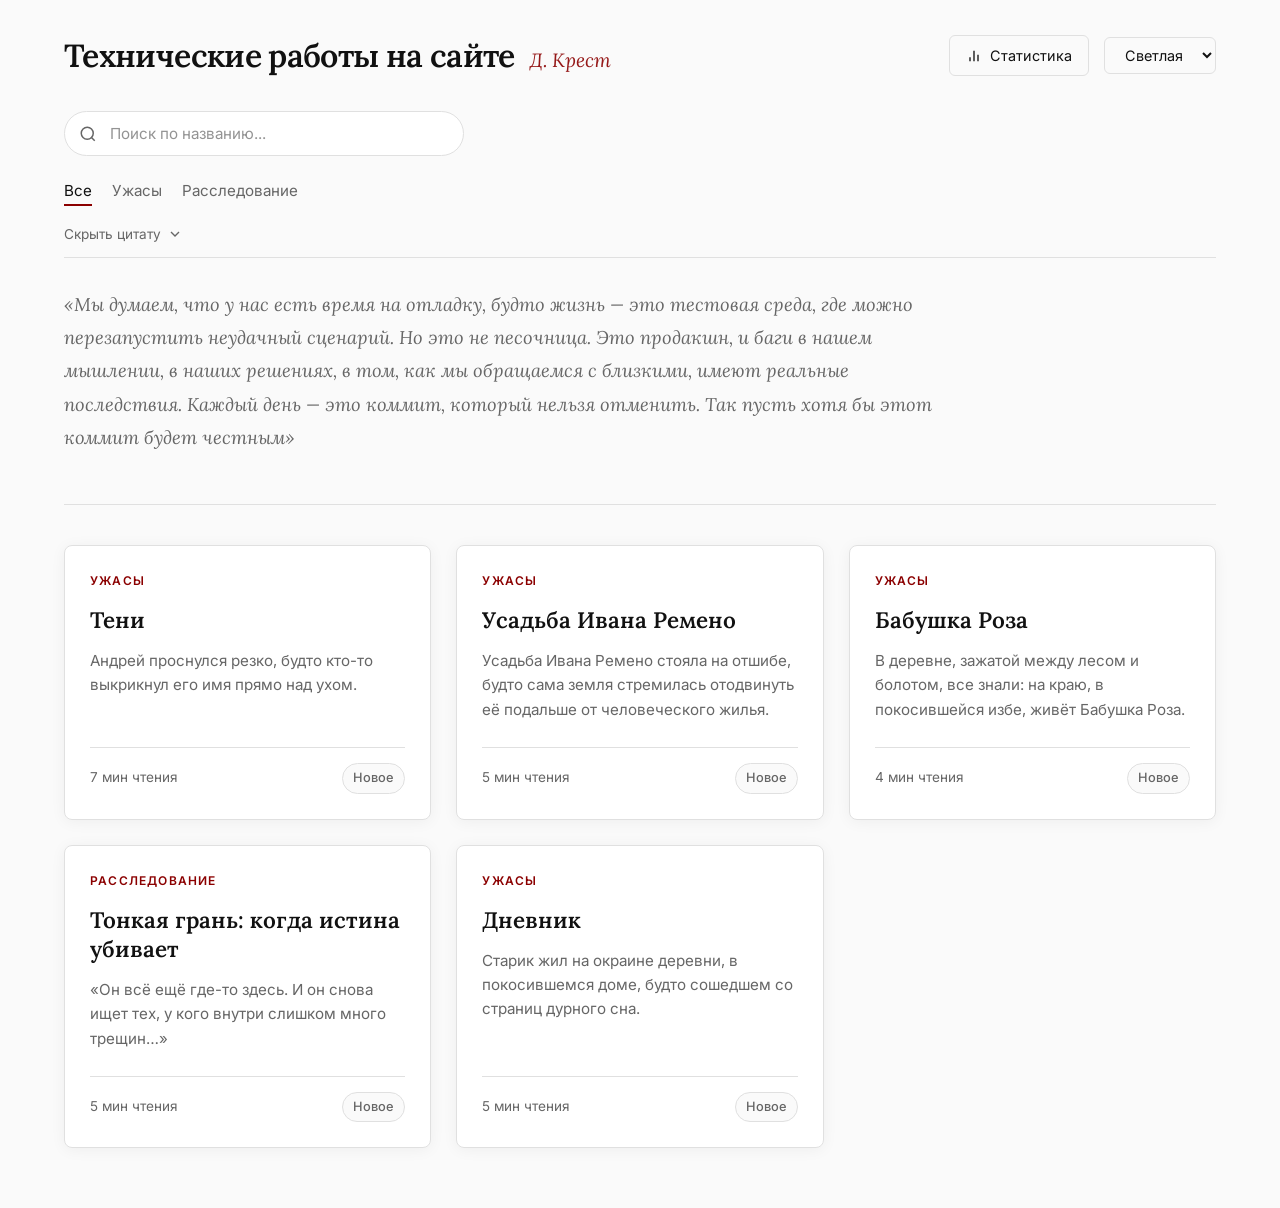
==== commit c15b72fb: "Update index.html" ====
--- a/index.html
+++ b/index.html
@@ -16,9 +16,9 @@
         <header>
             <div class="header-top">
                 <div class="header-brand">
-                    <h1>Библиотека</h1>
+                    <h1>Технические работы на сайте</h1>
                     <span class="author-pseudonym">Д. Крест</span>
-                    <h1>Технические работы на сайте</h1>
+                    
                 </div>
                 <div class="header-controls">
                     <a href="stats.html" class="btn" style="text-decoration: none; display: flex; align-items: center; gap: 8px;">
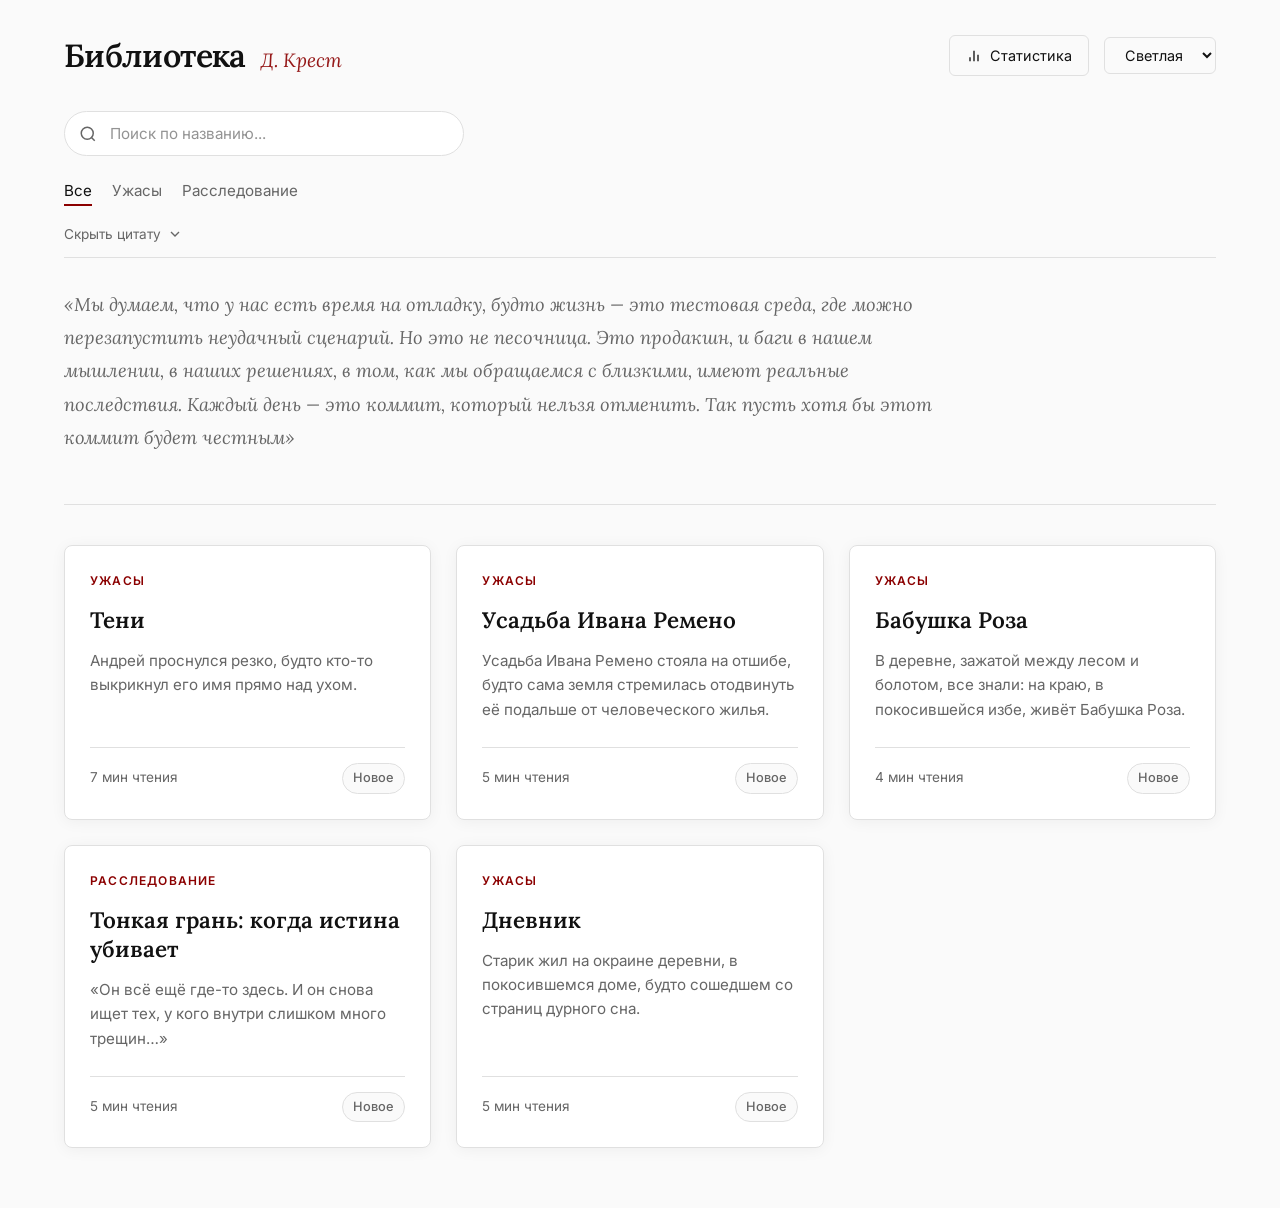
==== commit 1c95dc05: "Version-1" ====
--- a/index.html
+++ b/index.html
@@ -16,7 +16,7 @@
         <header>
             <div class="header-top">
                 <div class="header-brand">
-                    <h1>Технические работы на сайте</h1>
+                    <h1>Библиотека</h1>
                     <span class="author-pseudonym">Д. Крест</span>
                     
                 </div>
